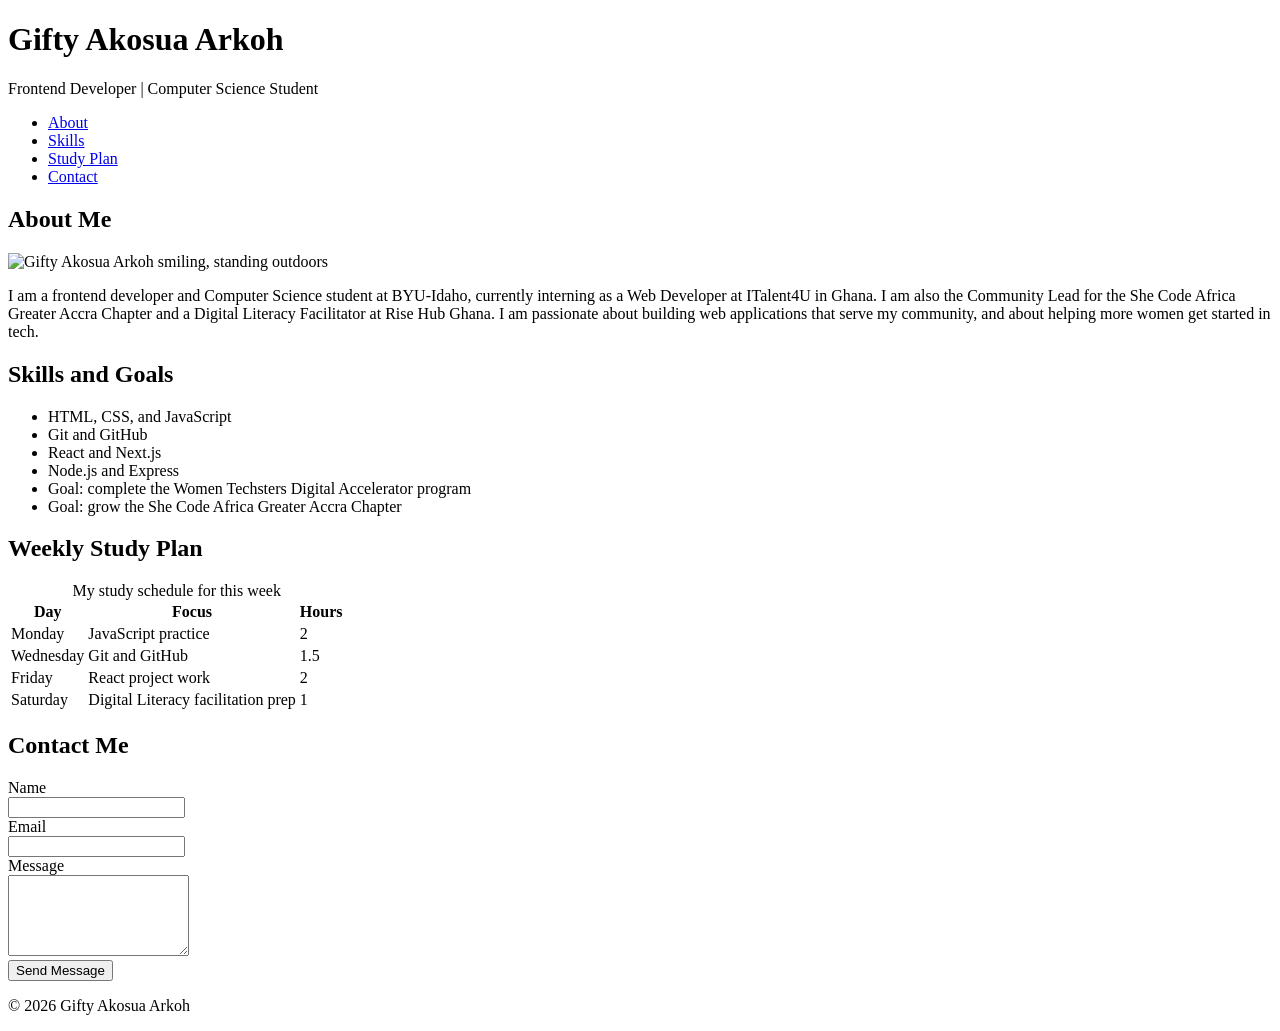
==== profile-page/index.html @ 80228ec5 "HTML commit" ====
<!DOCTYPE html>
<html lang="en">

<head>
    <meta charset="UTF-8">
    <meta name="viewport" content="width=device-width, initial-scale=1.0">
    <title>Gifty Akosua Arkoh - Profile</title>
</head>

<body>

    <header>
        <h1>Gifty Akosua Arkoh</h1>
        <p>Frontend Developer | Computer Science Student</p>
    </header>

    <nav>
        <ul>
            <li><a href="#bio">About</a></li>
            <li><a href="#skills">Skills</a></li>
            <li><a href="#study-plan">Study Plan</a></li>
            <li><a href="#contact">Contact</a></li>
        </ul>
    </nav>

    <main>

        <section id="bio">
            <h2>About Me</h2>
            <img src="profile-photo.jpg" alt="Gifty Akosua Arkoh smiling, standing outdoors">
            <p>
                I am a frontend developer and Computer Science student at BYU-Idaho,
                currently interning as a Web Developer at ITalent4U in Ghana. I am also
                the Community Lead for the She Code Africa Greater Accra Chapter and a
                Digital Literacy Facilitator at Rise Hub Ghana. I am passionate about
                building web applications that serve my community, and about helping
                more women get started in tech.
            </p>
        </section>

        <section id="skills">
            <h2>Skills and Goals</h2>
            <ul>
                <li>HTML, CSS, and JavaScript</li>
                <li>Git and GitHub</li>
                <li>React and Next.js</li>
                <li>Node.js and Express</li>
                <li>Goal: complete the Women Techsters Digital Accelerator program</li>
                <li>Goal: grow the She Code Africa Greater Accra Chapter</li>
            </ul>
        </section>

        <section id="study-plan">
            <h2>Weekly Study Plan</h2>
            <table>
                <caption>My study schedule for this week</caption>
                <thead>
                    <tr>
                        <th scope="col">Day</th>
                        <th scope="col">Focus</th>
                        <th scope="col">Hours</th>
                    </tr>
                </thead>
                <tbody>
                    <tr>
                        <td>Monday</td>
                        <td>JavaScript practice</td>
                        <td>2</td>
                    </tr>
                    <tr>
                        <td>Wednesday</td>
                        <td>Git and GitHub</td>
                        <td>1.5</td>
                    </tr>
                    <tr>
                        <td>Friday</td>
                        <td>React project work</td>
                        <td>2</td>
                    </tr>
                    <tr>
                        <td>Saturday</td>
                        <td>Digital Literacy facilitation prep</td>
                        <td>1</td>
                    </tr>
                </tbody>
            </table>
        </section>

        <section id="contact">
            <h2>Contact Me</h2>
            <form action="#" method="post">
                <div>
                    <label for="name">Name</label><br>
                    <input type="text" id="name" name="name" required>
                </div>
                <div>
                    <label for="email">Email</label><br>
                    <input type="email" id="email" name="email" required>
                </div>
                <div>
                    <label for="message">Message</label><br>
                    <textarea id="message" name="message" rows="5" required></textarea>
                </div>
                <button type="submit">Send Message</button>
            </form>
        </section>

    </main>

    <footer>
        <p>&copy; 2026 Gifty Akosua Arkoh</p>
    </footer>

</body>

</html>
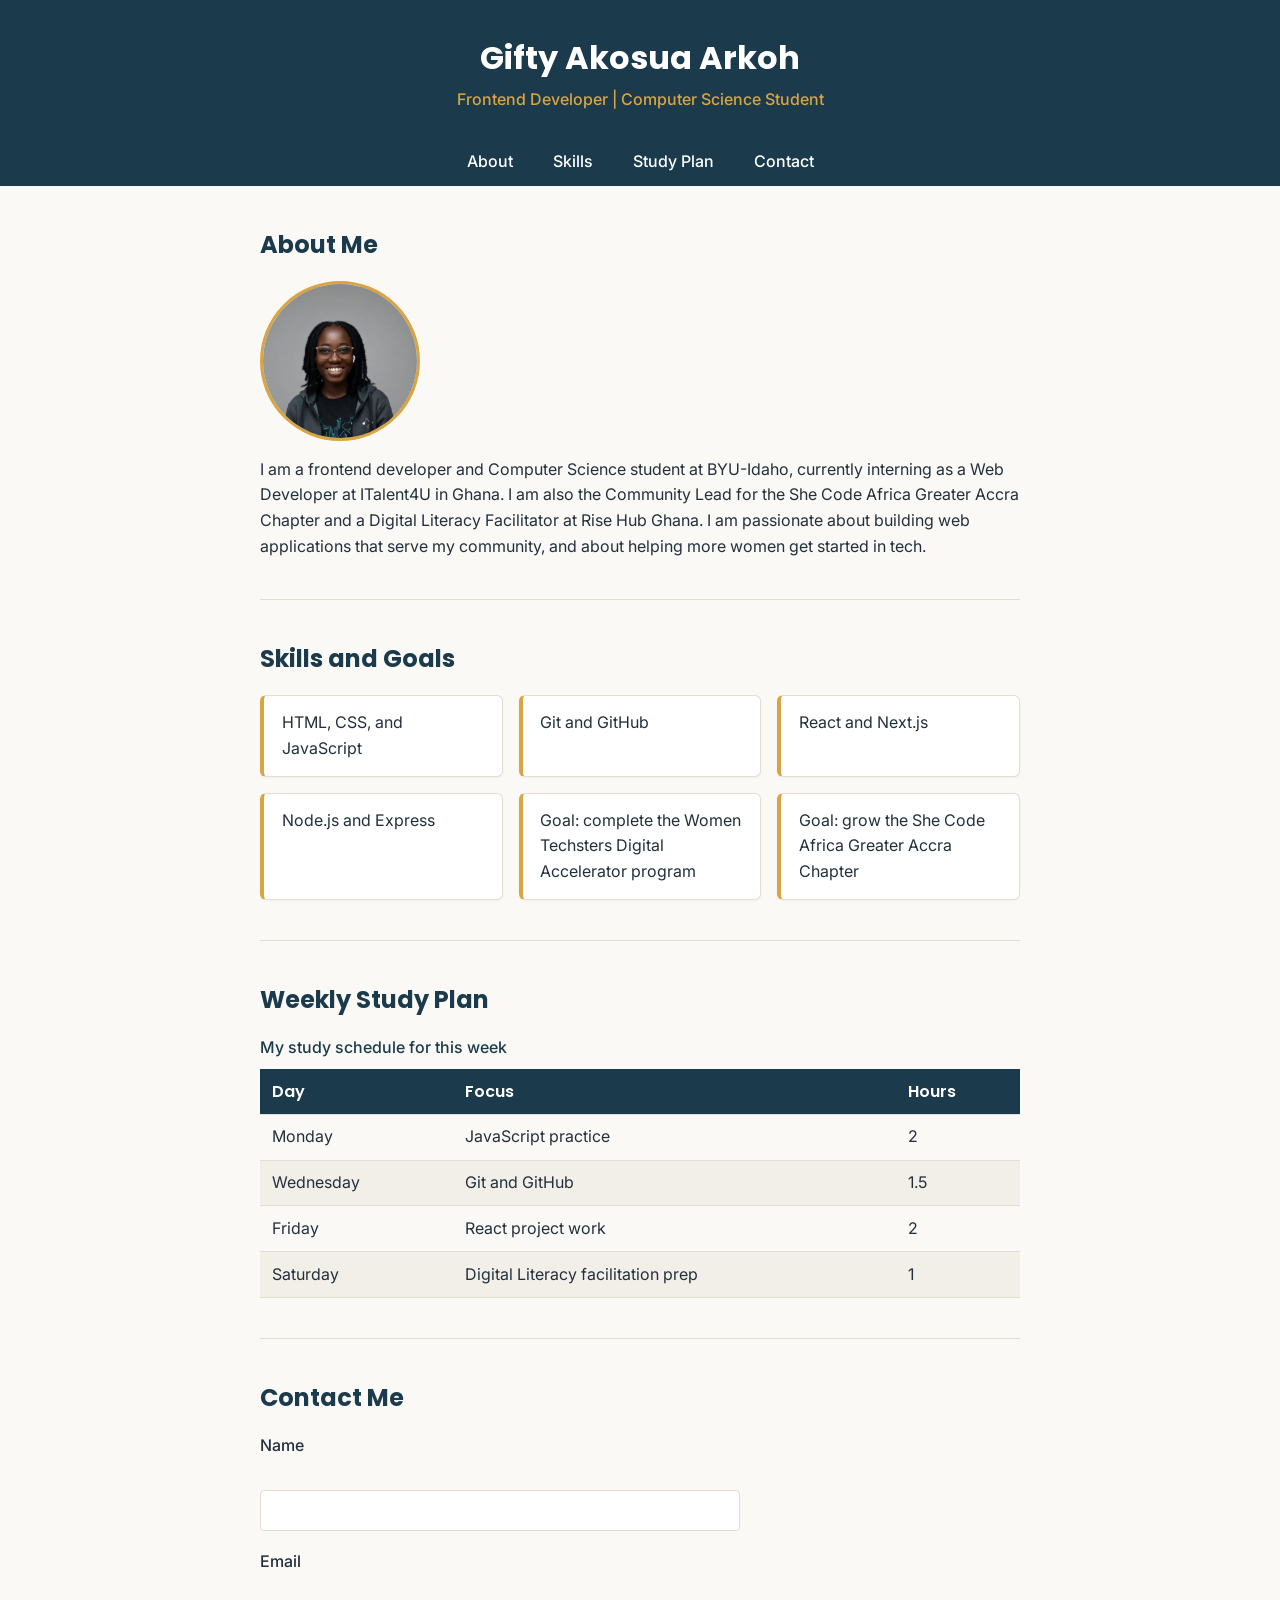
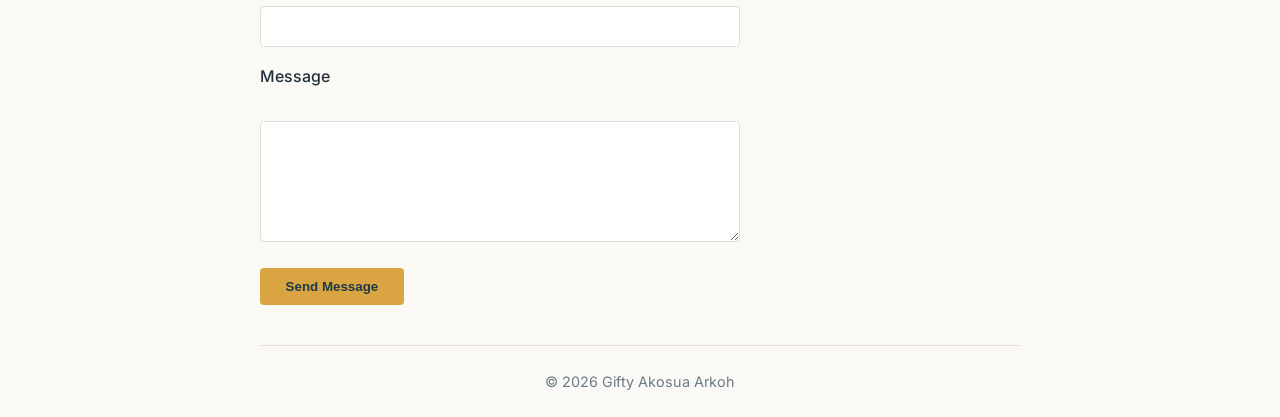
==== commit bc86a8ed: "todo app commit" ====
--- a/profile-page/index.html
+++ b/profile-page/index.html
@@ -5,6 +5,7 @@
     <meta charset="UTF-8">
     <meta name="viewport" content="width=device-width, initial-scale=1.0">
     <title>Gifty Akosua Arkoh - Profile</title>
+    <link rel="stylesheet" href="style.css">
 </head>
 
 <body>
--- a/profile-page/style.css
+++ b/profile-page/style.css
@@ -0,0 +1,231 @@
+/* ===== Base & Typography ===== */
+@import url('https://fonts.googleapis.com/css2?family=Poppins:wght@600;700&family=Inter:wght@400;500&display=swap');
+
+:root {
+    --color-primary: #1B3A4B;
+    --color-accent: #D9A441;
+    --color-bg: #FAF9F6;
+    --color-text: #22303C;
+    --color-card-bg: #FFFFFF;
+    --color-border: #E3DED4;
+}
+
+* {
+    box-sizing: border-box;
+    margin: 0;
+    padding: 0;
+}
+
+body {
+    font-family: 'Inter', sans-serif;
+    color: var(--color-text);
+    background-color: var(--color-bg);
+    line-height: 1.6;
+}
+
+h1,
+h2 {
+    font-family: 'Poppins', sans-serif;
+    color: var(--color-primary);
+}
+
+main {
+    max-width: 800px;
+    margin: 0 auto;
+    padding: 0 1.25rem;
+}
+
+section {
+    padding: 2.5rem 0;
+    border-bottom: 1px solid var(--color-border);
+}
+
+/* ===== Header ===== */
+header {
+    background-color: var(--color-primary);
+    color: #FFFFFF;
+    padding: 2rem 1.25rem 1.5rem;
+    text-align: center;
+}
+
+header h1 {
+    color: #FFFFFF;
+    font-size: 2rem;
+}
+
+header p {
+    color: var(--color-accent);
+    font-weight: 500;
+    margin-top: 0.25rem;
+}
+
+/* ===== Navigation (Flexbox) ===== */
+nav {
+    background-color: var(--color-primary);
+}
+
+nav ul {
+    list-style: none;
+    display: flex;
+    flex-wrap: wrap;
+    justify-content: center;
+    gap: 1.5rem;
+    padding: 0.75rem 1rem;
+}
+
+nav a {
+    color: #FFFFFF;
+    text-decoration: none;
+    font-weight: 500;
+    padding: 0.25rem 0.5rem;
+    border-bottom: 2px solid transparent;
+    transition: border-color 0.2s ease, color 0.2s ease;
+}
+
+nav a:hover,
+nav a:focus {
+    border-color: var(--color-accent);
+    color: var(--color-accent);
+}
+
+/* ===== Bio ===== */
+#bio img {
+    width: 160px;
+    height: 160px;
+    object-fit: cover;
+    border-radius: 50%;
+    border: 3px solid var(--color-accent);
+    display: block;
+    margin: 1rem 0;
+}
+
+/* ===== Skills as cards (Flexbox, wraps) ===== */
+#skills ul {
+    list-style: none;
+    display: flex;
+    flex-wrap: wrap;
+    gap: 1rem;
+    margin-top: 1rem;
+}
+
+#skills li {
+    background-color: var(--color-card-bg);
+    border: 1px solid var(--color-border);
+    border-left: 4px solid var(--color-accent);
+    border-radius: 6px;
+    padding: 0.9rem 1.1rem;
+    flex: 1 1 220px;
+    box-shadow: 0 1px 3px rgba(0, 0, 0, 0.04);
+}
+
+/* ===== Table ===== */
+table {
+    width: 100%;
+    border-collapse: collapse;
+    margin-top: 1rem;
+}
+
+caption {
+    text-align: left;
+    font-weight: 500;
+    margin-bottom: 0.5rem;
+    color: var(--color-primary);
+}
+
+th,
+td {
+    text-align: left;
+    padding: 0.6rem 0.75rem;
+    border-bottom: 1px solid var(--color-border);
+}
+
+th {
+    background-color: var(--color-primary);
+    color: #FFFFFF;
+    font-family: 'Poppins', sans-serif;
+    font-weight: 600;
+}
+
+tbody tr:nth-child(even) {
+    background-color: #F2EFE8;
+}
+
+/* ===== Form ===== */
+form {
+    margin-top: 1rem;
+    max-width: 480px;
+}
+
+form div {
+    margin-bottom: 1.1rem;
+}
+
+label {
+    display: block;
+    font-weight: 500;
+    margin-bottom: 0.35rem;
+}
+
+input,
+textarea {
+    width: 100%;
+    padding: 0.6rem 0.75rem;
+    border: 1px solid var(--color-border);
+    border-radius: 4px;
+    font-family: 'Inter', sans-serif;
+    font-size: 1rem;
+    background-color: var(--color-card-bg);
+}
+
+input:focus,
+textarea:focus {
+    outline: none;
+    border-color: var(--color-accent);
+    box-shadow: 0 0 0 3px rgba(217, 164, 65, 0.25);
+}
+
+button[type="submit"] {
+    background-color: var(--color-accent);
+    color: var(--color-primary);
+    border: none;
+    font-weight: 600;
+    padding: 0.7rem 1.6rem;
+    border-radius: 4px;
+    cursor: pointer;
+    transition: background-color 0.2s ease, transform 0.1s ease;
+}
+
+button[type="submit"]:hover {
+    background-color: #C4903A;
+}
+
+button[type="submit"]:active {
+    transform: translateY(1px);
+}
+
+/* ===== Footer ===== */
+footer {
+    text-align: center;
+    padding: 1.5rem;
+    color: #6B7B85;
+    font-size: 0.9rem;
+}
+
+/* ===== Responsive: mobile-first adjustments ===== */
+@media (max-width: 480px) {
+    header h1 {
+        font-size: 1.6rem;
+    }
+
+    nav ul {
+        gap: 1rem;
+    }
+
+    #skills li {
+        flex: 1 1 100%;
+    }
+
+    section {
+        padding: 1.75rem 0;
+    }
+}
